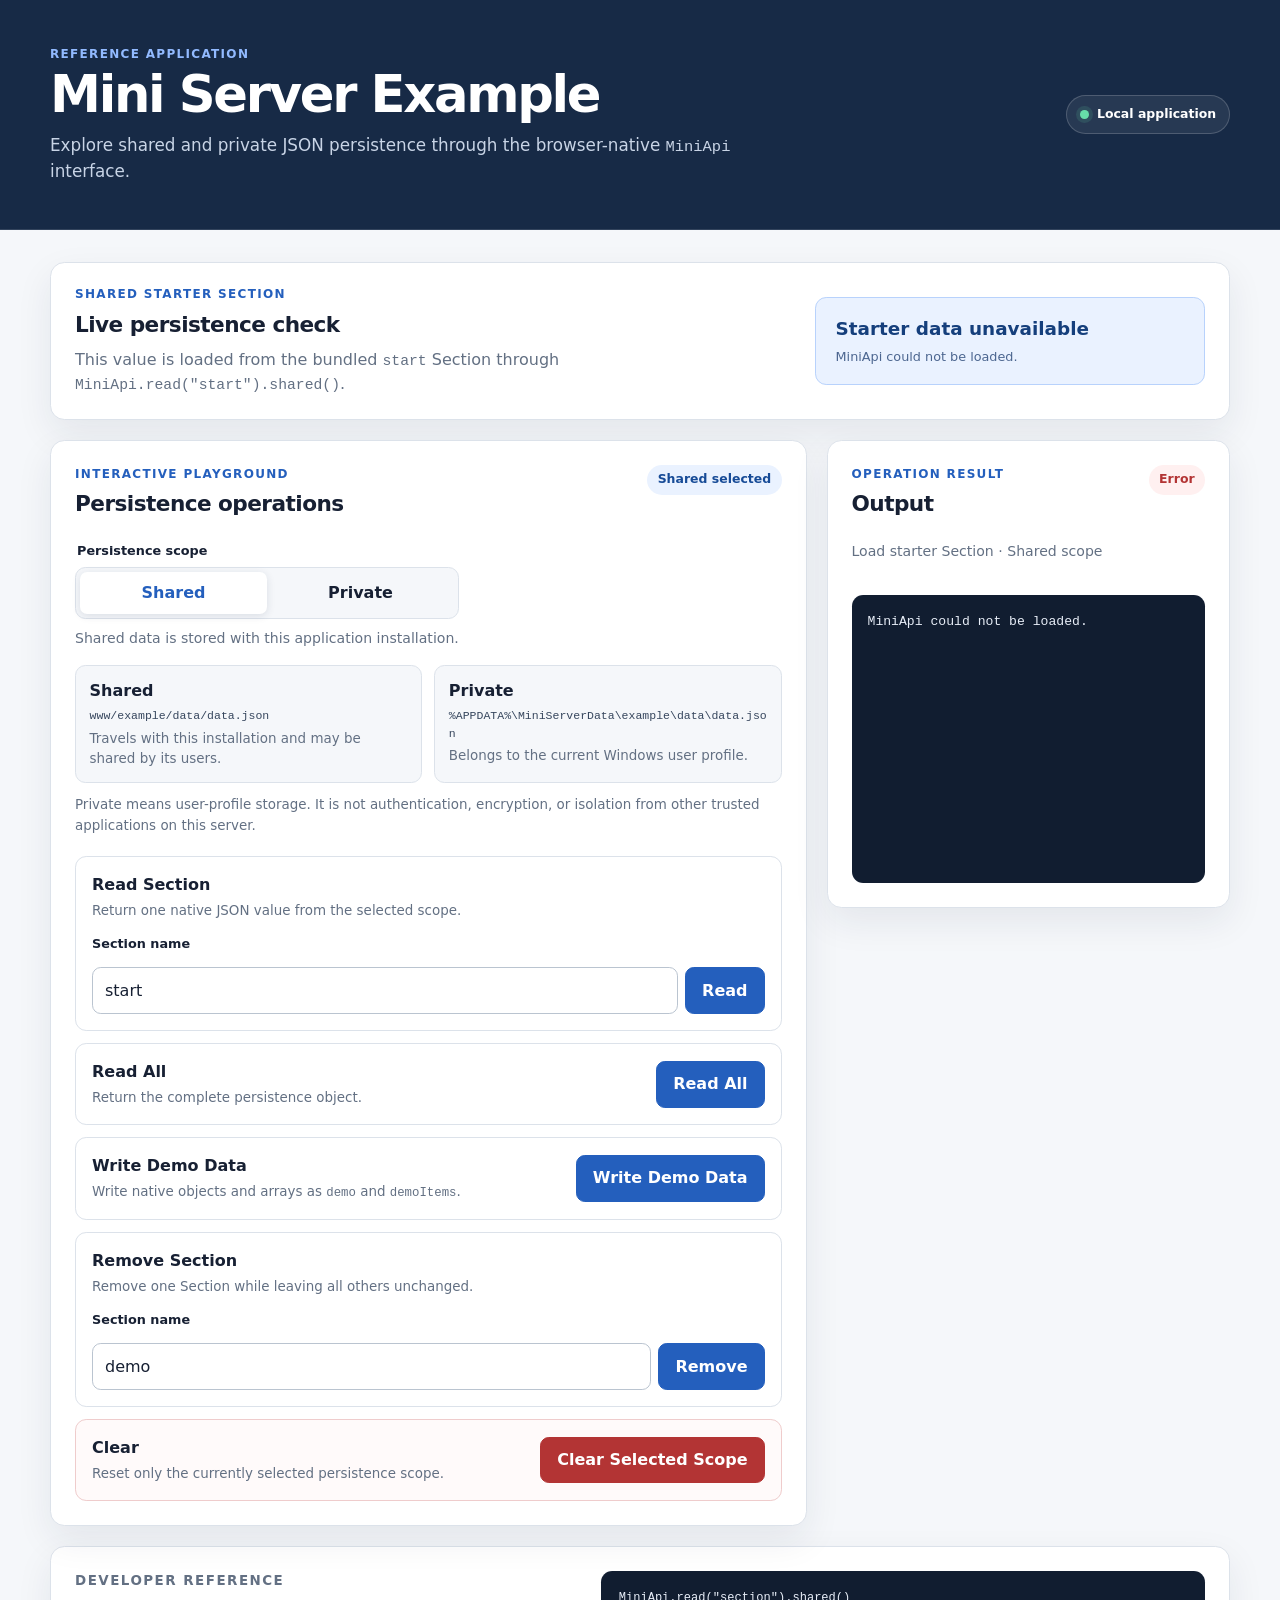
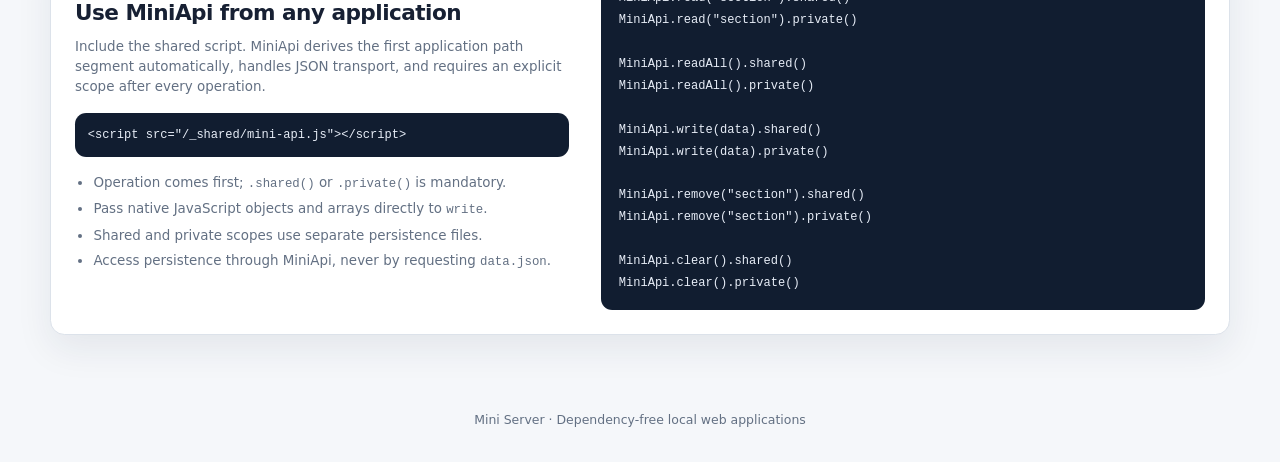
==== www/example/index.html @ 8a66ff4d "Create example application" ====
<!doctype html>
<html lang="en">
<head>
    <meta charset="utf-8">
    <meta name="viewport" content="width=device-width, initial-scale=1">
    <meta name="description" content="Interactive reference application for Mini Server persistence.">
    <title>Mini Server Example</title>
    <link rel="stylesheet" href="assets/style.css">
    <script src="/_shared/mini-api.js" defer></script>
    <script src="assets/app.js" defer></script>
</head>
<body>
    <header class="site-header">
        <div class="page-shell header-layout">
            <div>
                <p class="eyebrow">Reference application</p>
                <h1>Mini Server Example</h1>
                <p class="intro">
                    Explore shared and private JSON persistence through the browser-native
                    <code>MiniApi</code> interface.
                </p>
            </div>
            <div class="connection-badge" aria-label="Local Mini Server application">
                <span class="connection-dot" aria-hidden="true"></span>
                Local application
            </div>
        </div>
    </header>

    <main class="page-shell">
        <section class="welcome-card" aria-labelledby="welcome-title">
            <div>
                <p class="eyebrow">Shared starter Section</p>
                <h2 id="welcome-title">Live persistence check</h2>
                <p class="welcome-copy">
                    This value is loaded from the bundled <code>start</code> Section through
                    <code>MiniApi.read("start").shared()</code>.
                </p>
            </div>
            <div class="welcome-result" aria-live="polite" aria-atomic="true">
                <strong id="hello-value">Loading…</strong>
                <span id="hello-status">Reading shared starter data</span>
            </div>
        </section>

        <div class="workspace-grid">
            <section class="panel controls-panel" aria-labelledby="playground-title">
                <div class="panel-heading">
                    <div>
                        <p class="eyebrow">Interactive playground</p>
                        <h2 id="playground-title">Persistence operations</h2>
                    </div>
                    <span id="selected-scope-badge" class="scope-badge scope-badge-shared">
                        Shared selected
                    </span>
                </div>

                <fieldset class="scope-selector">
                    <legend>Persistence scope</legend>
                    <div class="scope-options">
                        <label>
                            <input type="radio" name="scope" value="shared" checked>
                            <span>Shared</span>
                        </label>
                        <label>
                            <input type="radio" name="scope" value="private">
                            <span>Private</span>
                        </label>
                    </div>
                    <p id="selected-scope-description" class="scope-description">
                        Shared data is stored with this application installation.
                    </p>
                </fieldset>

                <div class="scope-facts" aria-label="Persistence location explanation">
                    <div>
                        <strong>Shared</strong>
                        <code>www/example/data/data.json</code>
                        <span>Travels with this installation and may be shared by its users.</span>
                    </div>
                    <div>
                        <strong>Private</strong>
                        <code>%APPDATA%\MiniServerData\example\data\data.json</code>
                        <span>Belongs to the current Windows user profile.</span>
                    </div>
                </div>
                <p class="privacy-note">
                    Private means user-profile storage. It is not authentication, encryption,
                    or isolation from other trusted applications on this server.
                </p>

                <div class="operation-list">
                    <article class="operation-card">
                        <div>
                            <h3>Read Section</h3>
                            <p>Return one native JSON value from the selected scope.</p>
                        </div>
                        <div class="operation-controls input-action">
                            <label for="read-section">Section name</label>
                            <input id="read-section" name="read-section" value="start" autocomplete="off">
                            <button id="read-button" type="button">Read</button>
                        </div>
                    </article>

                    <article class="operation-card compact-operation">
                        <div>
                            <h3>Read All</h3>
                            <p>Return the complete persistence object.</p>
                        </div>
                        <button id="read-all-button" type="button">Read All</button>
                    </article>

                    <article class="operation-card compact-operation">
                        <div>
                            <h3>Write Demo Data</h3>
                            <p>Write native objects and arrays as <code>demo</code> and <code>demoItems</code>.</p>
                        </div>
                        <button id="write-button" type="button">Write Demo Data</button>
                    </article>

                    <article class="operation-card">
                        <div>
                            <h3>Remove Section</h3>
                            <p>Remove one Section while leaving all others unchanged.</p>
                        </div>
                        <div class="operation-controls input-action">
                            <label for="remove-section">Section name</label>
                            <input id="remove-section" name="remove-section" value="demo" autocomplete="off">
                            <button id="remove-button" type="button">Remove</button>
                        </div>
                    </article>

                    <article class="operation-card compact-operation danger-operation">
                        <div>
                            <h3>Clear</h3>
                            <p>Reset only the currently selected persistence scope.</p>
                        </div>
                        <button id="clear-button" class="danger-button" type="button">Clear Selected Scope</button>
                    </article>
                </div>
            </section>

            <aside class="panel output-panel" aria-labelledby="output-title">
                <div class="panel-heading output-heading">
                    <div>
                        <p class="eyebrow">Operation result</p>
                        <h2 id="output-title">Output</h2>
                    </div>
                    <span id="output-state" class="result-state">Ready</span>
                </div>
                <p id="output-summary" class="output-summary">
                    Choose an operation to inspect its result.
                </p>
                <pre id="output-value" tabindex="0" aria-live="polite">No operation has run yet.</pre>
            </aside>
        </div>

        <section class="panel api-reference" aria-labelledby="reference-title">
            <div class="reference-intro">
                <p class="eyebrow">Developer reference</p>
                <h2 id="reference-title">Use MiniApi from any application</h2>
                <p>
                    Include the shared script. MiniApi derives the first application path segment
                    automatically, handles JSON transport, and requires an explicit scope after
                    every operation.
                </p>
                <pre><code>&lt;script src="/_shared/mini-api.js"&gt;&lt;/script&gt;</code></pre>
                <ul>
                    <li>Operation comes first; <code>.shared()</code> or <code>.private()</code> is mandatory.</li>
                    <li>Pass native JavaScript objects and arrays directly to <code>write</code>.</li>
                    <li>Shared and private scopes use separate persistence files.</li>
                    <li>Access persistence through MiniApi, never by requesting <code>data.json</code>.</li>
                </ul>
            </div>
            <pre class="api-calls"><code>MiniApi.read("section").shared()
MiniApi.read("section").private()

MiniApi.readAll().shared()
MiniApi.readAll().private()

MiniApi.write(data).shared()
MiniApi.write(data).private()

MiniApi.remove("section").shared()
MiniApi.remove("section").private()

MiniApi.clear().shared()
MiniApi.clear().private()</code></pre>
        </section>
    </main>

    <footer class="site-footer">
        <div class="page-shell">Mini Server · Dependency-free local web applications</div>
    </footer>
</body>
</html>
---- www/example/assets/style.css ----
:root {
    color-scheme: light;
    --ink: #172033;
    --muted: #637083;
    --line: #dce2ea;
    --surface: #ffffff;
    --surface-soft: #f5f7fa;
    --navy: #172a46;
    --blue: #245fbd;
    --blue-soft: #eaf2ff;
    --green: #15714f;
    --green-soft: #e7f6ef;
    --red: #b33434;
    --red-soft: #fff0f0;
    --shadow: 0 14px 36px rgba(23, 42, 70, 0.08);
}

* {
    box-sizing: border-box;
}

html {
    min-width: 320px;
    background: var(--surface-soft);
}

body {
    margin: 0;
    color: var(--ink);
    font-family: system-ui, -apple-system, BlinkMacSystemFont, "Segoe UI", sans-serif;
    line-height: 1.5;
}

button,
input {
    font: inherit;
}

button {
    min-height: 2.65rem;
    padding: 0.65rem 1rem;
    border: 1px solid var(--blue);
    border-radius: 0.55rem;
    background: var(--blue);
    color: #ffffff;
    cursor: pointer;
    font-weight: 700;
    transition: background 120ms ease, border-color 120ms ease, transform 120ms ease;
}

button:hover:not(:disabled) {
    border-color: #16488f;
    background: #16488f;
    transform: translateY(-1px);
}

button:disabled {
    cursor: wait;
    opacity: 0.65;
}

button:focus-visible,
input:focus-visible {
    outline: 3px solid rgba(36, 95, 189, 0.28);
    outline-offset: 2px;
}

code,
pre {
    font-family: "SFMono-Regular", Consolas, "Liberation Mono", monospace;
}

code {
    font-size: 0.92em;
}

.page-shell {
    width: min(1180px, calc(100% - 2rem));
    margin-inline: auto;
}

.site-header {
    border-bottom: 1px solid rgba(255, 255, 255, 0.12);
    background: var(--navy);
    color: #ffffff;
}

.header-layout {
    display: flex;
    align-items: center;
    justify-content: space-between;
    gap: 2rem;
    padding-block: 2.8rem;
}

.eyebrow {
    margin: 0 0 0.35rem;
    color: var(--blue);
    font-size: 0.75rem;
    font-weight: 800;
    letter-spacing: 0.11em;
    text-transform: uppercase;
}

.site-header .eyebrow {
    color: #92baff;
}

h1,
h2,
h3,
p {
    margin-top: 0;
}

h1 {
    margin-bottom: 0.65rem;
    font-size: clamp(2rem, 4vw, 3.25rem);
    letter-spacing: -0.045em;
    line-height: 1.05;
}

h2 {
    margin-bottom: 0.45rem;
    font-size: 1.35rem;
    letter-spacing: -0.025em;
}

h3 {
    margin-bottom: 0.25rem;
    font-size: 1rem;
}

.intro {
    max-width: 44rem;
    margin-bottom: 0;
    color: #c8d4e6;
    font-size: 1.05rem;
}

.connection-badge,
.scope-badge,
.result-state {
    display: inline-flex;
    align-items: center;
    gap: 0.5rem;
    white-space: nowrap;
    border-radius: 999px;
    font-size: 0.78rem;
    font-weight: 800;
}

.connection-badge {
    padding: 0.55rem 0.8rem;
    border: 1px solid rgba(255, 255, 255, 0.18);
    background: rgba(255, 255, 255, 0.07);
}

.connection-dot {
    width: 0.55rem;
    height: 0.55rem;
    border-radius: 50%;
    background: #67dda9;
    box-shadow: 0 0 0 4px rgba(103, 221, 169, 0.13);
}

main.page-shell {
    padding-block: 2rem 3.5rem;
}

.welcome-card,
.panel {
    border: 1px solid var(--line);
    border-radius: 0.9rem;
    background: var(--surface);
    box-shadow: var(--shadow);
}

.welcome-card {
    display: grid;
    grid-template-columns: 1fr minmax(16rem, 0.55fr);
    align-items: center;
    gap: 2rem;
    margin-bottom: 1.25rem;
    padding: 1.4rem 1.5rem;
}

.welcome-copy {
    margin-bottom: 0;
    color: var(--muted);
}

.welcome-result {
    padding: 1.1rem 1.2rem;
    border: 1px solid #b8d2fc;
    border-radius: 0.7rem;
    background: var(--blue-soft);
}

.welcome-result strong,
.welcome-result span {
    display: block;
}

.welcome-result strong {
    overflow-wrap: anywhere;
    color: #153f7c;
    font-size: 1.15rem;
}

.welcome-result span {
    margin-top: 0.25rem;
    color: #4c6690;
    font-size: 0.8rem;
}

.workspace-grid {
    display: grid;
    grid-template-columns: minmax(0, 1.5fr) minmax(18rem, 0.8fr);
    align-items: start;
    gap: 1.25rem;
}

.panel {
    padding: 1.5rem;
}

.panel-heading {
    display: flex;
    align-items: flex-start;
    justify-content: space-between;
    gap: 1rem;
    margin-bottom: 1.25rem;
}

.panel-heading h2 {
    margin-bottom: 0;
}

.scope-badge,
.result-state {
    padding: 0.35rem 0.65rem;
}

.scope-badge-shared {
    background: var(--blue-soft);
    color: #174b97;
}

.scope-badge-private {
    background: #f0eafa;
    color: #68449a;
}

.scope-selector {
    margin: 0;
    padding: 0;
    border: 0;
}

.scope-selector legend,
.operation-controls label {
    margin-bottom: 0.45rem;
    color: var(--ink);
    font-size: 0.8rem;
    font-weight: 800;
}

.scope-options {
    display: grid;
    grid-template-columns: 1fr 1fr;
    max-width: 24rem;
    padding: 0.25rem;
    border: 1px solid var(--line);
    border-radius: 0.65rem;
    background: var(--surface-soft);
}

.scope-options label {
    cursor: pointer;
}

.scope-options input {
    position: absolute;
    opacity: 0;
    pointer-events: none;
}

.scope-options span {
    display: block;
    padding: 0.55rem 0.9rem;
    border-radius: 0.45rem;
    text-align: center;
    font-weight: 750;
}

.scope-options input:checked + span {
    background: var(--surface);
    color: var(--blue);
    box-shadow: 0 2px 8px rgba(23, 42, 70, 0.12);
}

.scope-options input:focus-visible + span {
    outline: 3px solid rgba(36, 95, 189, 0.28);
}

.scope-description {
    margin: 0.55rem 0 1rem;
    color: var(--muted);
    font-size: 0.88rem;
}

.scope-facts {
    display: grid;
    grid-template-columns: 1fr 1fr;
    gap: 0.75rem;
}

.scope-facts div {
    padding: 0.85rem;
    border: 1px solid var(--line);
    border-radius: 0.65rem;
    background: var(--surface-soft);
}

.scope-facts strong,
.scope-facts code,
.scope-facts span {
    display: block;
}

.scope-facts code {
    margin: 0.25rem 0;
    overflow-wrap: anywhere;
    color: #36465d;
    font-size: 0.72rem;
}

.scope-facts span,
.privacy-note,
.operation-card p,
.reference-intro p,
.reference-intro li {
    color: var(--muted);
    font-size: 0.84rem;
}

.privacy-note {
    margin: 0.75rem 0 1.25rem;
}

.operation-list {
    display: grid;
    gap: 0.75rem;
}

.operation-card {
    padding: 1rem;
    border: 1px solid var(--line);
    border-radius: 0.7rem;
}

.operation-card p {
    margin-bottom: 0.8rem;
}

.compact-operation {
    display: grid;
    grid-template-columns: 1fr auto;
    align-items: center;
    gap: 1rem;
}

.compact-operation p {
    margin-bottom: 0;
}

.operation-controls {
    display: grid;
    gap: 0.45rem;
}

.input-action {
    grid-template-columns: minmax(0, 1fr) auto;
}

.input-action label {
    grid-column: 1 / -1;
}

input[type="text"],
.operation-controls input {
    min-width: 0;
    min-height: 2.65rem;
    padding: 0.6rem 0.75rem;
    border: 1px solid #bac4d0;
    border-radius: 0.55rem;
    color: var(--ink);
    background: #ffffff;
}

.danger-operation {
    border-color: #efcccc;
    background: #fffafa;
}

.danger-button {
    border-color: var(--red);
    background: var(--red);
}

.danger-button:hover:not(:disabled) {
    border-color: #8f2626;
    background: #8f2626;
}

.output-panel {
    position: sticky;
    top: 1rem;
}

.result-state {
    background: #e9edf3;
    color: #526074;
}

.output-panel[data-result="pending"] .result-state {
    background: var(--blue-soft);
    color: #174b97;
}

.output-panel[data-result="success"] .result-state {
    background: var(--green-soft);
    color: var(--green);
}

.output-panel[data-result="error"] .result-state {
    background: var(--red-soft);
    color: var(--red);
}

.output-summary {
    min-height: 2.6rem;
    margin-bottom: 0.8rem;
    color: var(--muted);
    font-size: 0.88rem;
}

.output-panel pre,
.api-reference pre {
    margin: 0;
    overflow: auto;
    border-radius: 0.7rem;
    background: #111d30;
    color: #e7edf7;
    font-size: 0.82rem;
    line-height: 1.65;
}

.output-panel pre {
    min-height: 18rem;
    max-height: 34rem;
    padding: 1rem;
    white-space: pre-wrap;
    overflow-wrap: anywhere;
}

.api-reference {
    display: grid;
    grid-template-columns: minmax(0, 0.9fr) minmax(22rem, 1.1fr);
    gap: 2rem;
    margin-top: 1.25rem;
}

.reference-intro > pre {
    margin-block: 1rem;
    padding: 0.7rem 0.8rem;
}

.reference-intro ul {
    margin: 0;
    padding-left: 1.15rem;
}

.reference-intro li + li {
    margin-top: 0.35rem;
}

.api-calls {
    padding: 1rem 1.1rem;
}

.site-footer {
    padding: 1.25rem 0 2rem;
    color: var(--muted);
    font-size: 0.78rem;
    text-align: center;
}

@media (max-width: 850px) {
    .workspace-grid,
    .api-reference {
        grid-template-columns: 1fr;
    }

    .output-panel {
        position: static;
    }

    .output-panel pre {
        min-height: 12rem;
    }
}

@media (max-width: 620px) {
    .header-layout,
    .panel-heading,
    .compact-operation {
        align-items: stretch;
        flex-direction: column;
    }

    .header-layout,
    .panel-heading {
        display: flex;
    }

    .connection-badge,
    .scope-badge {
        align-self: flex-start;
    }

    .welcome-card,
    .scope-facts,
    .compact-operation {
        grid-template-columns: 1fr;
    }

    .input-action {
        grid-template-columns: 1fr;
    }

    .input-action label {
        grid-column: auto;
    }

    .input-action button,
    .compact-operation button {
        width: 100%;
    }
}
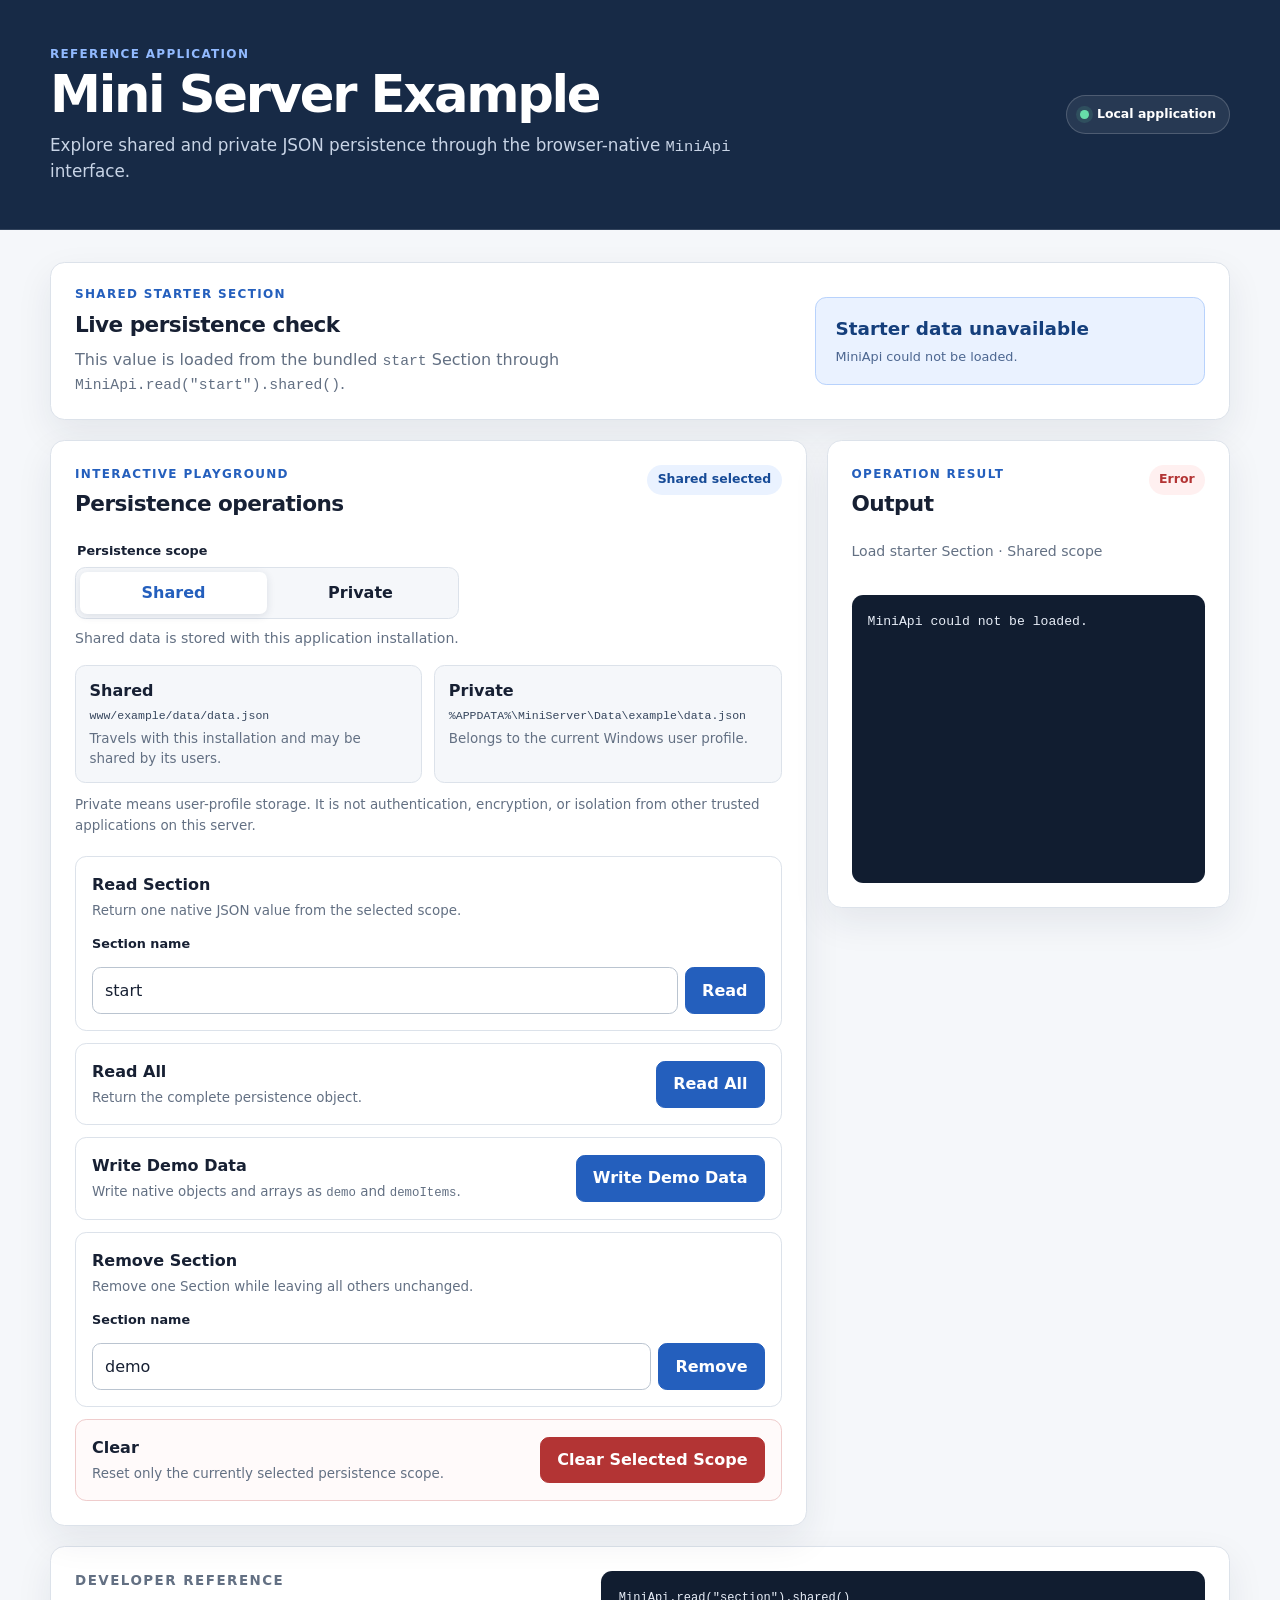
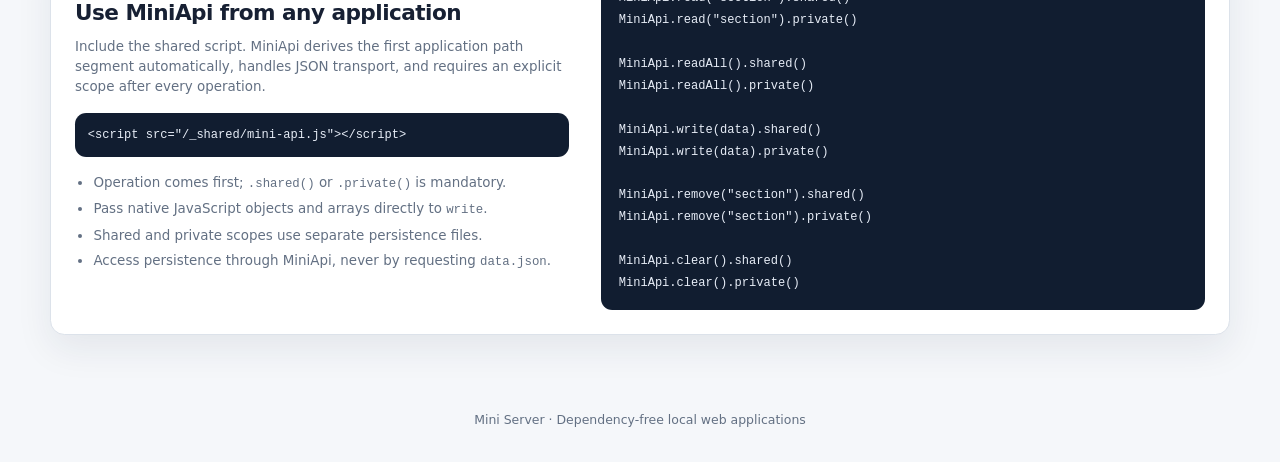
==== commit 5504cb14: "Implement unified user storage and start-site UX" ====
--- a/www/example/index.html
+++ b/www/example/index.html
@@ -80,7 +80,7 @@
                     </div>
                     <div>
                         <strong>Private</strong>
-                        <code>%APPDATA%\MiniServerData\example\data\data.json</code>
+                        <code>%APPDATA%\MiniServer\Data\example\data.json</code>
                         <span>Belongs to the current Windows user profile.</span>
                     </div>
                 </div>
